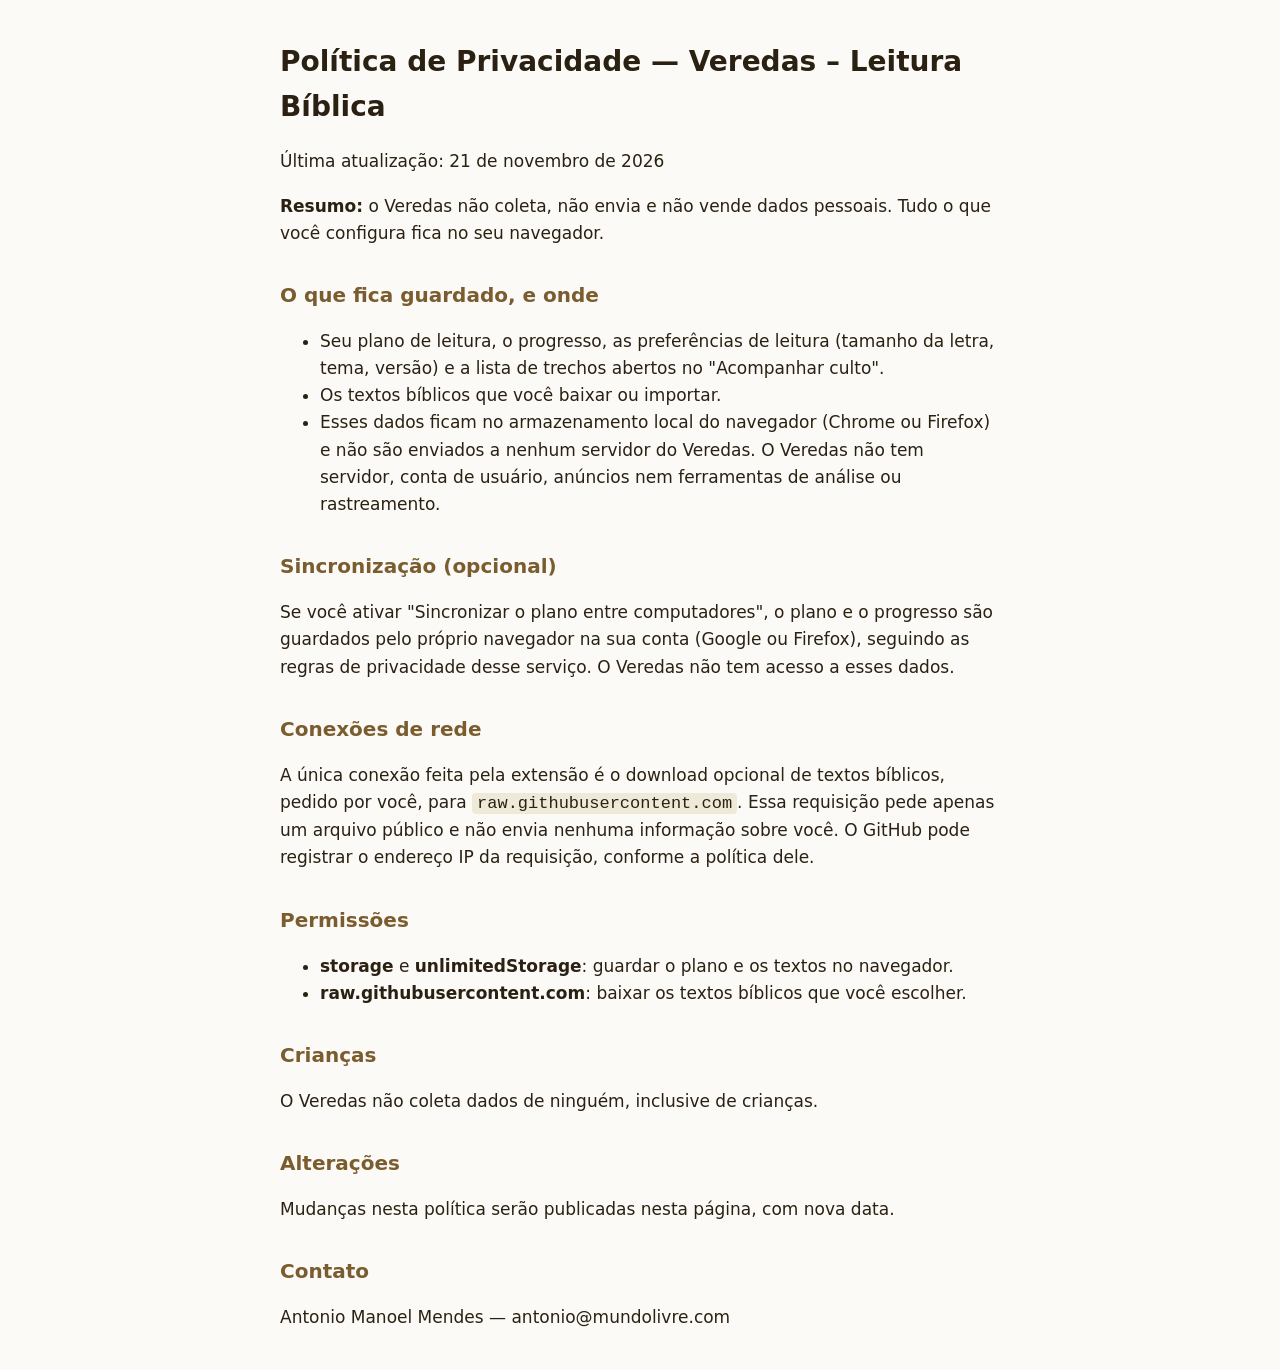
==== privacidade.html @ 4fd1c1bb "Add files via upload" ====
<!DOCTYPE html>
<html lang="pt-BR"><head><meta charset="UTF-8"><meta name="viewport" content="width=device-width, initial-scale=1">
<title>Política de Privacidade — Veredas</title>
<style>body{font:17px/1.6 system-ui,sans-serif;max-width:720px;margin:40px auto;padding:0 20px;color:#2b2113;background:#fbfaf7}h1{font-size:28px}h2{font-size:20px;margin-top:1.6em;color:#7a5c2e}code{background:#efe9d8;padding:1px 5px;border-radius:4px}</style>
</head><body>
<h1>Política de Privacidade — Veredas – Leitura Bíblica</h1>
<p>Última atualização: 21 de novembro de 2026</p>
<p><strong>Resumo:</strong> o Veredas não coleta, não envia e não vende dados pessoais. Tudo o que você configura fica no seu navegador.</p>
<h2>O que fica guardado, e onde</h2>
<ul>
<li>Seu plano de leitura, o progresso, as preferências de leitura (tamanho da letra, tema, versão) e a lista de trechos abertos no &quot;Acompanhar culto&quot;.</li>
<li>Os textos bíblicos que você baixar ou importar.</li>
<li>Esses dados ficam no armazenamento local do navegador (Chrome ou Firefox) e não são enviados a nenhum servidor do Veredas. O Veredas não tem servidor, conta de usuário, anúncios nem ferramentas de análise ou rastreamento.</li>
</ul>
<h2>Sincronização (opcional)</h2>
<p>Se você ativar &quot;Sincronizar o plano entre computadores&quot;, o plano e o progresso são guardados pelo próprio navegador na sua conta (Google ou Firefox), seguindo as regras de privacidade desse serviço. O Veredas não tem acesso a esses dados.</p>
<h2>Conexões de rede</h2>
<p>A única conexão feita pela extensão é o download opcional de textos bíblicos, pedido por você, para <code>raw.githubusercontent.com</code>. Essa requisição pede apenas um arquivo público e não envia nenhuma informação sobre você. O GitHub pode registrar o endereço IP da requisição, conforme a política dele.</p>
<h2>Permissões</h2>
<ul>
<li><strong>storage</strong> e <strong>unlimitedStorage</strong>: guardar o plano e os textos no navegador.</li>
<li><strong>raw.githubusercontent.com</strong>: baixar os textos bíblicos que você escolher.</li>
</ul>
<h2>Crianças</h2>
<p>O Veredas não coleta dados de ninguém, inclusive de crianças.</p>
<h2>Alterações</h2>
<p>Mudanças nesta política serão publicadas nesta página, com nova data.</p>
<h2>Contato</h2>
<p>Antonio Manoel Mendes — antonio@mundolivre.com</p>
</body></html>
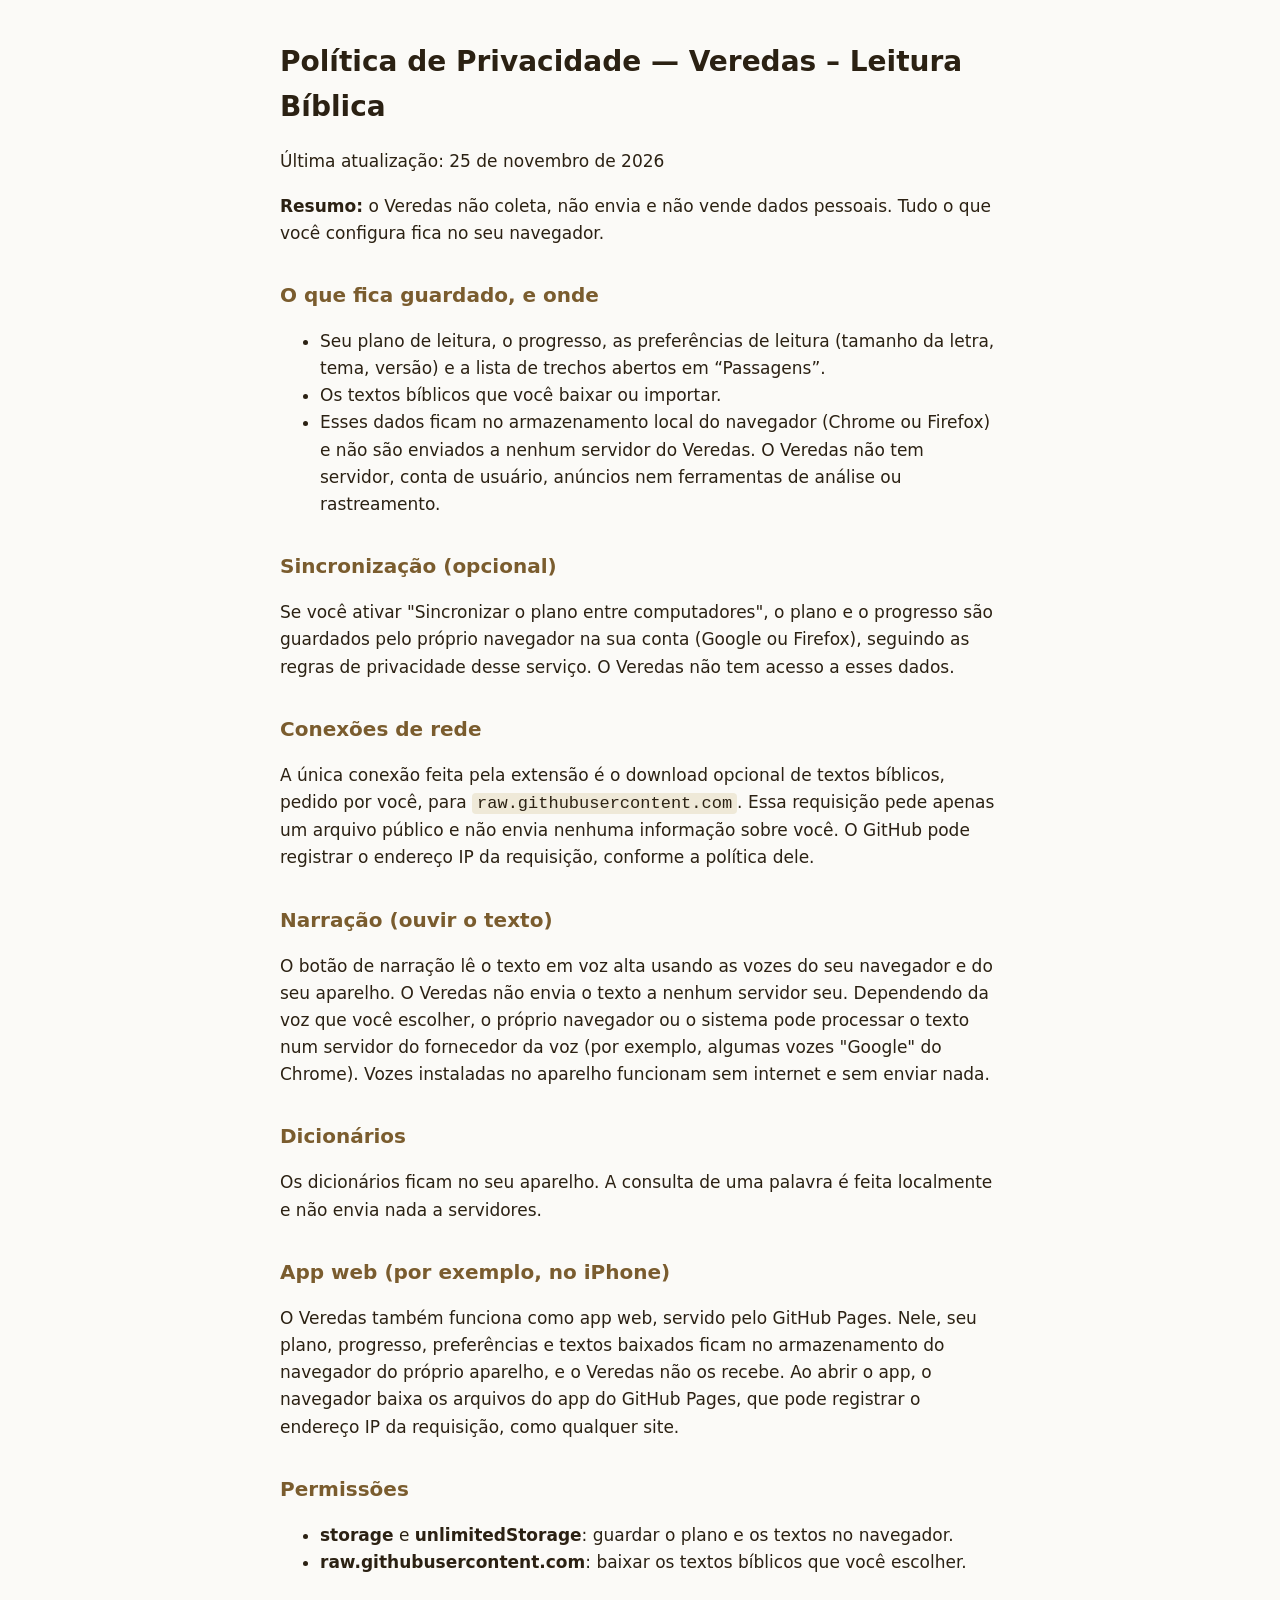
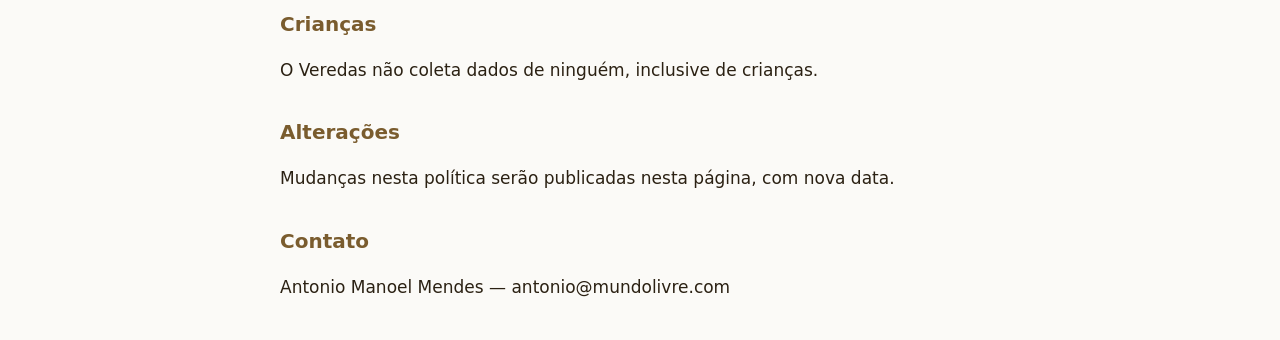
==== commit 246d7ab9: "Veredas 3.5.12" ====
--- a/privacidade.html
+++ b/privacidade.html
@@ -4,11 +4,11 @@
 <style>body{font:17px/1.6 system-ui,sans-serif;max-width:720px;margin:40px auto;padding:0 20px;color:#2b2113;background:#fbfaf7}h1{font-size:28px}h2{font-size:20px;margin-top:1.6em;color:#7a5c2e}code{background:#efe9d8;padding:1px 5px;border-radius:4px}</style>
 </head><body>
 <h1>Política de Privacidade — Veredas – Leitura Bíblica</h1>
-<p>Última atualização: 21 de novembro de 2026</p>
+<p>Última atualização: 25 de novembro de 2026</p>
 <p><strong>Resumo:</strong> o Veredas não coleta, não envia e não vende dados pessoais. Tudo o que você configura fica no seu navegador.</p>
 <h2>O que fica guardado, e onde</h2>
 <ul>
-<li>Seu plano de leitura, o progresso, as preferências de leitura (tamanho da letra, tema, versão) e a lista de trechos abertos no &quot;Acompanhar culto&quot;.</li>
+<li>Seu plano de leitura, o progresso, as preferências de leitura (tamanho da letra, tema, versão) e a lista de trechos abertos em “Passagens”.</li>
 <li>Os textos bíblicos que você baixar ou importar.</li>
 <li>Esses dados ficam no armazenamento local do navegador (Chrome ou Firefox) e não são enviados a nenhum servidor do Veredas. O Veredas não tem servidor, conta de usuário, anúncios nem ferramentas de análise ou rastreamento.</li>
 </ul>
@@ -16,6 +16,12 @@
 <p>Se você ativar &quot;Sincronizar o plano entre computadores&quot;, o plano e o progresso são guardados pelo próprio navegador na sua conta (Google ou Firefox), seguindo as regras de privacidade desse serviço. O Veredas não tem acesso a esses dados.</p>
 <h2>Conexões de rede</h2>
 <p>A única conexão feita pela extensão é o download opcional de textos bíblicos, pedido por você, para <code>raw.githubusercontent.com</code>. Essa requisição pede apenas um arquivo público e não envia nenhuma informação sobre você. O GitHub pode registrar o endereço IP da requisição, conforme a política dele.</p>
+<h2>Narração (ouvir o texto)</h2>
+<p>O botão de narração lê o texto em voz alta usando as vozes do seu navegador e do seu aparelho. O Veredas não envia o texto a nenhum servidor seu. Dependendo da voz que você escolher, o próprio navegador ou o sistema pode processar o texto num servidor do fornecedor da voz (por exemplo, algumas vozes &quot;Google&quot; do Chrome). Vozes instaladas no aparelho funcionam sem internet e sem enviar nada.</p>
+<h2>Dicionários</h2>
+<p>Os dicionários ficam no seu aparelho. A consulta de uma palavra é feita localmente e não envia nada a servidores.</p>
+<h2>App web (por exemplo, no iPhone)</h2>
+<p>O Veredas também funciona como app web, servido pelo GitHub Pages. Nele, seu plano, progresso, preferências e textos baixados ficam no armazenamento do navegador do próprio aparelho, e o Veredas não os recebe. Ao abrir o app, o navegador baixa os arquivos do app do GitHub Pages, que pode registrar o endereço IP da requisição, como qualquer site.</p>
 <h2>Permissões</h2>
 <ul>
 <li><strong>storage</strong> e <strong>unlimitedStorage</strong>: guardar o plano e os textos no navegador.</li>
